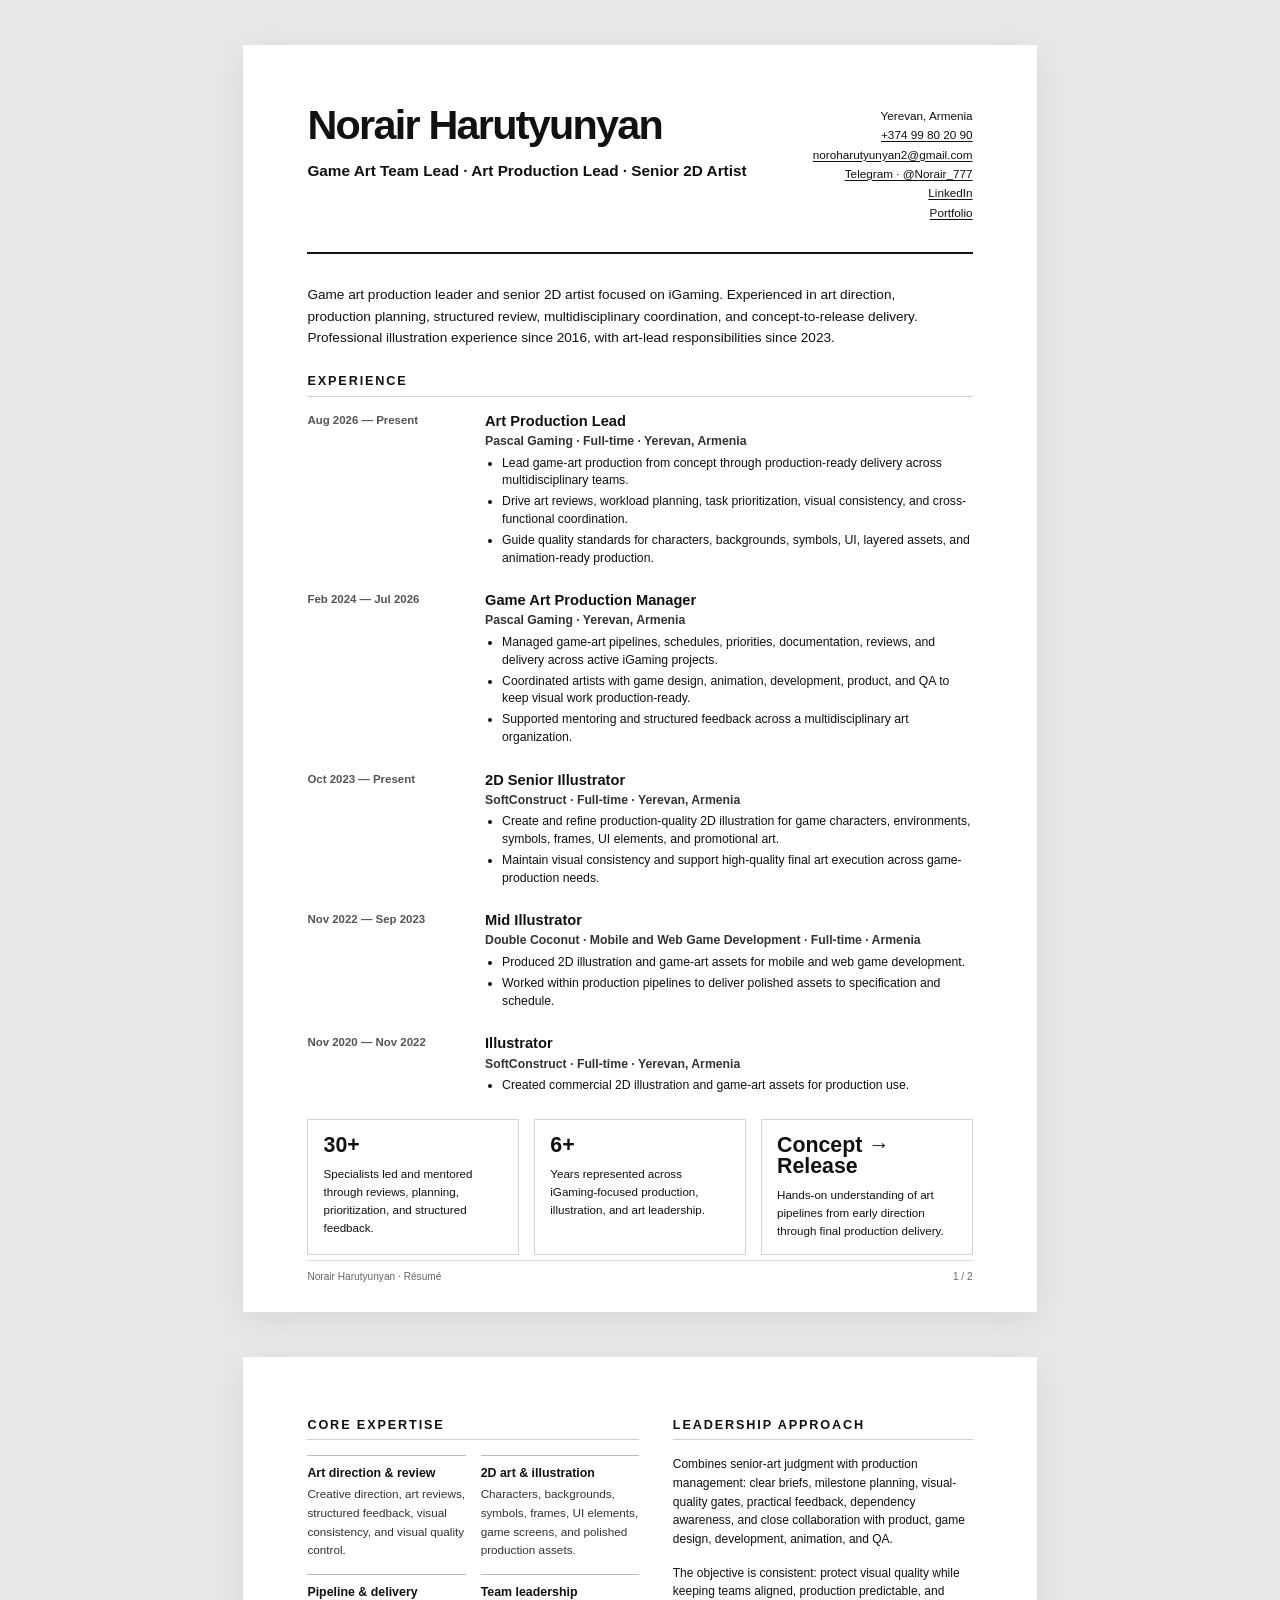
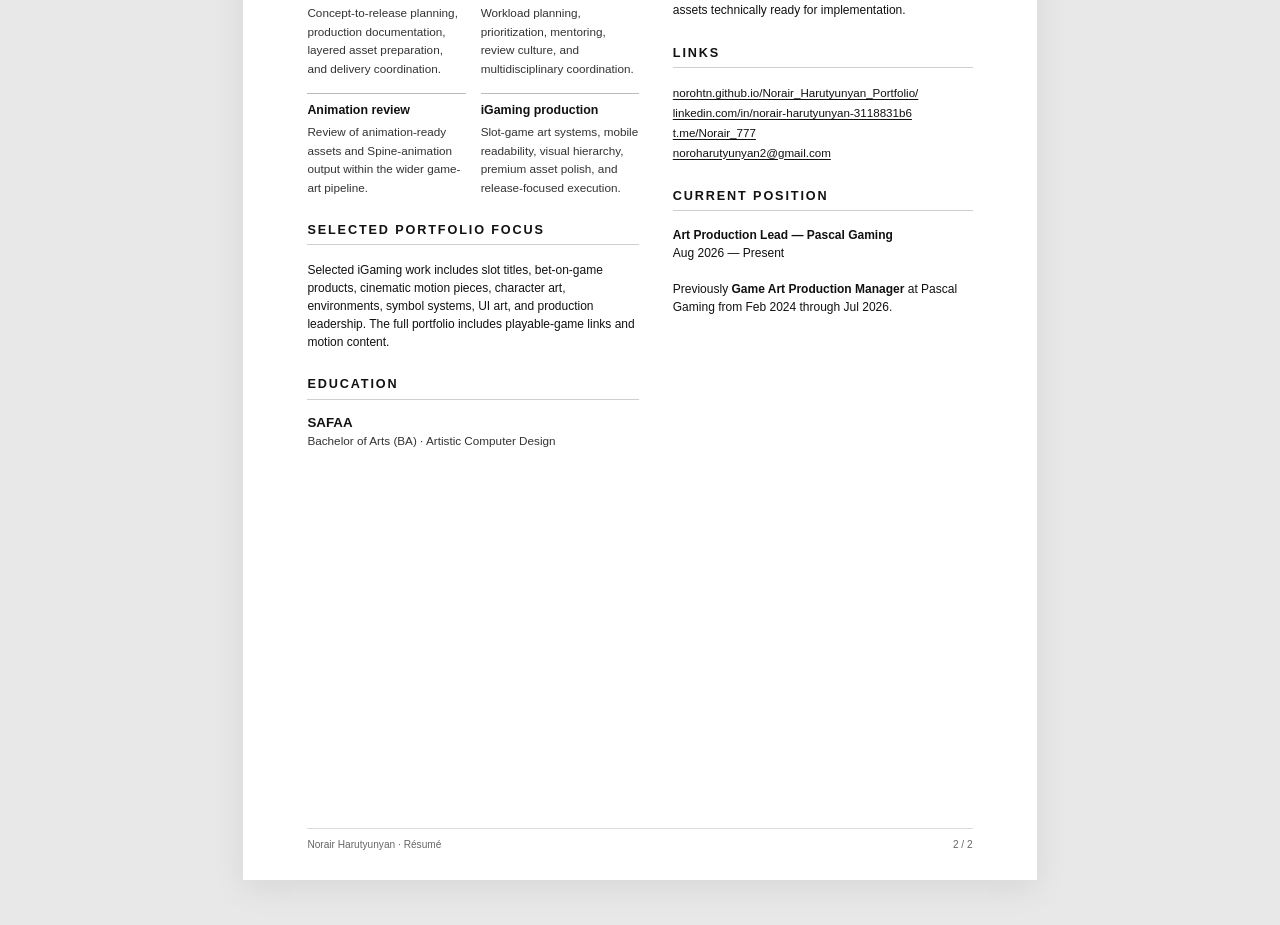
==== resume.html @ 7e045092 "Add updated résumé source with corrected experience timeline" ====
<!doctype html>
<html lang="en">
<head>
<meta charset="utf-8">
<meta name="viewport" content="width=device-width,initial-scale=1">
<title>Norair Harutyunyan — Résumé</title>
<style>
  *{box-sizing:border-box}html,body{margin:0;padding:0;background:#e8e8e8;color:#111;font-family:Arial,Helvetica,sans-serif;-webkit-print-color-adjust:exact;print-color-adjust:exact}a{color:inherit;text-decoration:none}.sheet{width:210mm;min-height:297mm;margin:12mm auto;background:#fff;padding:16mm 17mm 15mm;position:relative;box-shadow:0 8px 32px rgba(0,0,0,.08)}.top{display:grid;grid-template-columns:1fr auto;gap:14mm;align-items:start;border-bottom:2px solid #111;padding-bottom:8mm}.name{font-size:31pt;line-height:.95;letter-spacing:-1.3pt;margin:0 0 4mm;font-weight:800}.role{font-size:11.5pt;line-height:1.4;font-weight:700;margin:0}.contact{text-align:right;font-size:8.8pt;line-height:1.65}.contact a{text-decoration:underline;text-underline-offset:2px}.summary{margin:8mm 0 7mm;font-size:10.2pt;line-height:1.55;max-width:172mm}.section{margin-top:7mm}.section h2{font-size:9.5pt;letter-spacing:1.4pt;text-transform:uppercase;margin:0 0 4mm;padding-bottom:2mm;border-bottom:1px solid #cfcfcf}.job{display:grid;grid-template-columns:42mm 1fr;gap:5mm;margin:0 0 5.5mm;break-inside:avoid}.job .when{font-size:8.6pt;line-height:1.4;color:#555;font-weight:700}.job h3{font-size:11pt;line-height:1.25;margin:0 0 1mm}.job .company{font-size:9.2pt;font-weight:700;margin:0 0 1.8mm;color:#333}.job ul{margin:0;padding-left:4.5mm;font-size:9.2pt;line-height:1.45}.job li{margin-bottom:.8mm}.leadership{display:grid;grid-template-columns:repeat(3,1fr);gap:4mm;margin-top:3mm}.pill{border:1px solid #d3d3d3;padding:4mm;min-height:27mm}.pill b{display:block;font-size:16pt;line-height:1;margin-bottom:2mm}.pill span{font-size:8.7pt;line-height:1.35}.grid2{display:grid;grid-template-columns:1.05fr .95fr;gap:9mm}.skills{display:grid;grid-template-columns:1fr 1fr;gap:4mm}.skill{border-top:1px solid #bbb;padding-top:2.5mm}.skill b{display:block;font-size:9.3pt;margin-bottom:1.2mm}.skill span{font-size:8.8pt;line-height:1.42;color:#333}.edu h3{font-size:10pt;margin:0 0 1mm}.edu p{font-size:8.8pt;line-height:1.4;margin:0;color:#333}.links{font-size:8.7pt;line-height:1.7}.links a{text-decoration:underline;text-underline-offset:2px}.footer{position:absolute;left:17mm;right:17mm;bottom:8mm;border-top:1px solid #ddd;padding-top:2.5mm;display:flex;justify-content:space-between;font-size:7.6pt;color:#666}@page{size:A4;margin:0}@media print{html,body{background:#fff}.sheet{margin:0;box-shadow:none;page-break-after:always}.sheet:last-child{page-break-after:auto}}@media(max-width:900px){.sheet{width:100%;min-height:auto;margin:0;padding:28px}.top,.grid2{grid-template-columns:1fr}.contact{text-align:left}.job{grid-template-columns:1fr}.leadership,.skills{grid-template-columns:1fr}.footer{position:static;margin-top:28px}}
</style>
</head>
<body>
<section class="sheet">
  <header class="top">
    <div>
      <h1 class="name">Norair Harutyunyan</h1>
      <p class="role">Game Art Team Lead · Art Production Lead · Senior 2D Artist</p>
    </div>
    <div class="contact">
      Yerevan, Armenia<br>
      <a href="tel:+37499802090">+374 99 80 20 90</a><br>
      <a href="mailto:noroharutyunyan2@gmail.com">noroharutyunyan2@gmail.com</a><br>
      <a href="https://t.me/Norair_777">Telegram · @Norair_777</a><br>
      <a href="https://www.linkedin.com/in/norair-harutyunyan-3118831b6">LinkedIn</a><br>
      <a href="https://norohtn.github.io/Norair_Harutyunyan_Portfolio/">Portfolio</a>
    </div>
  </header>

  <p class="summary">Game art production leader and senior 2D artist focused on iGaming. Experienced in art direction, production planning, structured review, multidisciplinary coordination, and concept-to-release delivery. Professional illustration experience since 2016, with art-lead responsibilities since 2023.</p>

  <section class="section">
    <h2>Experience</h2>

    <article class="job">
      <div class="when">Aug 2026 — Present</div>
      <div>
        <h3>Art Production Lead</h3>
        <p class="company">Pascal Gaming · Full-time · Yerevan, Armenia</p>
        <ul>
          <li>Lead game-art production from concept through production-ready delivery across multidisciplinary teams.</li>
          <li>Drive art reviews, workload planning, task prioritization, visual consistency, and cross-functional coordination.</li>
          <li>Guide quality standards for characters, backgrounds, symbols, UI, layered assets, and animation-ready production.</li>
        </ul>
      </div>
    </article>

    <article class="job">
      <div class="when">Feb 2024 — Jul 2026</div>
      <div>
        <h3>Game Art Production Manager</h3>
        <p class="company">Pascal Gaming · Yerevan, Armenia</p>
        <ul>
          <li>Managed game-art pipelines, schedules, priorities, documentation, reviews, and delivery across active iGaming projects.</li>
          <li>Coordinated artists with game design, animation, development, product, and QA to keep visual work production-ready.</li>
          <li>Supported mentoring and structured feedback across a multidisciplinary art organization.</li>
        </ul>
      </div>
    </article>

    <article class="job">
      <div class="when">Oct 2023 — Present</div>
      <div>
        <h3>2D Senior Illustrator</h3>
        <p class="company">SoftConstruct · Full-time · Yerevan, Armenia</p>
        <ul>
          <li>Create and refine production-quality 2D illustration for game characters, environments, symbols, frames, UI elements, and promotional art.</li>
          <li>Maintain visual consistency and support high-quality final art execution across game-production needs.</li>
        </ul>
      </div>
    </article>

    <article class="job">
      <div class="when">Nov 2022 — Sep 2023</div>
      <div>
        <h3>Mid Illustrator</h3>
        <p class="company">Double Coconut · Mobile and Web Game Development · Full-time · Armenia</p>
        <ul>
          <li>Produced 2D illustration and game-art assets for mobile and web game development.</li>
          <li>Worked within production pipelines to deliver polished assets to specification and schedule.</li>
        </ul>
      </div>
    </article>

    <article class="job">
      <div class="when">Nov 2020 — Nov 2022</div>
      <div>
        <h3>Illustrator</h3>
        <p class="company">SoftConstruct · Full-time · Yerevan, Armenia</p>
        <ul>
          <li>Created commercial 2D illustration and game-art assets for production use.</li>
        </ul>
      </div>
    </article>
  </section>

  <div class="leadership">
    <div class="pill"><b>30+</b><span>Specialists led and mentored through reviews, planning, prioritization, and structured feedback.</span></div>
    <div class="pill"><b>6+</b><span>Years represented across iGaming-focused production, illustration, and art leadership.</span></div>
    <div class="pill"><b>Concept → Release</b><span>Hands-on understanding of art pipelines from early direction through final production delivery.</span></div>
  </div>

  <footer class="footer"><span>Norair Harutyunyan · Résumé</span><span>1 / 2</span></footer>
</section>

<section class="sheet">
  <div class="grid2">
    <div>
      <section class="section" style="margin-top:0">
        <h2>Core Expertise</h2>
        <div class="skills">
          <div class="skill"><b>Art direction & review</b><span>Creative direction, art reviews, structured feedback, visual consistency, and visual quality control.</span></div>
          <div class="skill"><b>2D art & illustration</b><span>Characters, backgrounds, symbols, frames, UI elements, game screens, and polished production assets.</span></div>
          <div class="skill"><b>Pipeline & delivery</b><span>Concept-to-release planning, production documentation, layered asset preparation, and delivery coordination.</span></div>
          <div class="skill"><b>Team leadership</b><span>Workload planning, prioritization, mentoring, review culture, and multidisciplinary coordination.</span></div>
          <div class="skill"><b>Animation review</b><span>Review of animation-ready assets and Spine-animation output within the wider game-art pipeline.</span></div>
          <div class="skill"><b>iGaming production</b><span>Slot-game art systems, mobile readability, visual hierarchy, premium asset polish, and release-focused execution.</span></div>
        </div>
      </section>

      <section class="section">
        <h2>Selected Portfolio Focus</h2>
        <p style="font-size:9pt;line-height:1.5;margin:0">Selected iGaming work includes slot titles, bet-on-game products, cinematic motion pieces, character art, environments, symbol systems, UI art, and production leadership. The full portfolio includes playable-game links and motion content.</p>
      </section>

      <section class="section edu">
        <h2>Education</h2>
        <h3>SAFAA</h3>
        <p>Bachelor of Arts (BA) · Artistic Computer Design</p>
      </section>
    </div>

    <div>
      <section class="section" style="margin-top:0">
        <h2>Leadership Approach</h2>
        <p style="font-size:9pt;line-height:1.55;margin:0 0 4mm">Combines senior-art judgment with production management: clear briefs, milestone planning, visual-quality gates, practical feedback, dependency awareness, and close collaboration with product, game design, development, animation, and QA.</p>
        <p style="font-size:9pt;line-height:1.55;margin:0">The objective is consistent: protect visual quality while keeping teams aligned, production predictable, and assets technically ready for implementation.</p>
      </section>

      <section class="section">
        <h2>Links</h2>
        <div class="links">
          <a href="https://norohtn.github.io/Norair_Harutyunyan_Portfolio/">norohtn.github.io/Norair_Harutyunyan_Portfolio/</a><br>
          <a href="https://www.linkedin.com/in/norair-harutyunyan-3118831b6">linkedin.com/in/norair-harutyunyan-3118831b6</a><br>
          <a href="https://t.me/Norair_777">t.me/Norair_777</a><br>
          <a href="mailto:noroharutyunyan2@gmail.com">noroharutyunyan2@gmail.com</a>
        </div>
      </section>

      <section class="section">
        <h2>Current Position</h2>
        <p style="font-size:9pt;line-height:1.5;margin:0"><b>Art Production Lead — Pascal Gaming</b><br>Aug 2026 — Present<br><br>Previously <b>Game Art Production Manager</b> at Pascal Gaming from Feb 2024 through Jul 2026.</p>
      </section>
    </div>
  </div>

  <footer class="footer"><span>Norair Harutyunyan · Résumé</span><span>2 / 2</span></footer>
</section>
</body>
</html>
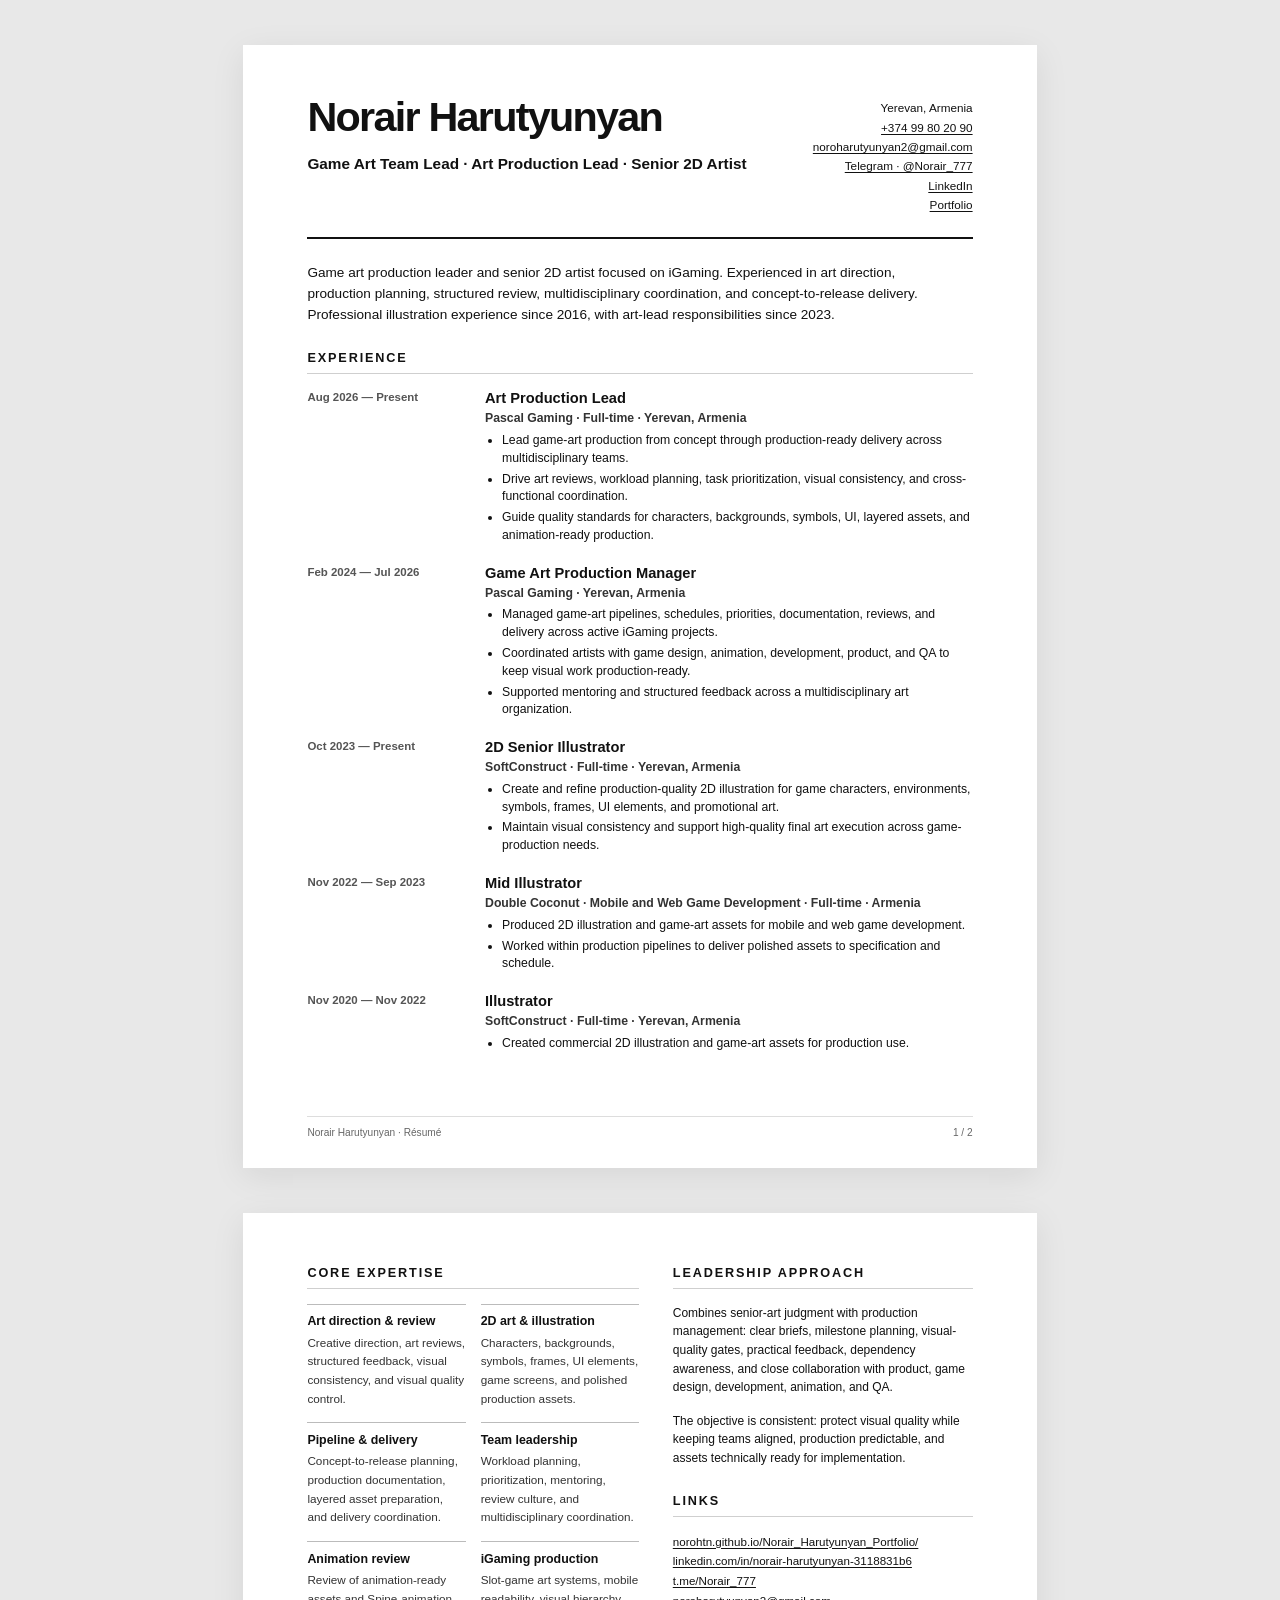
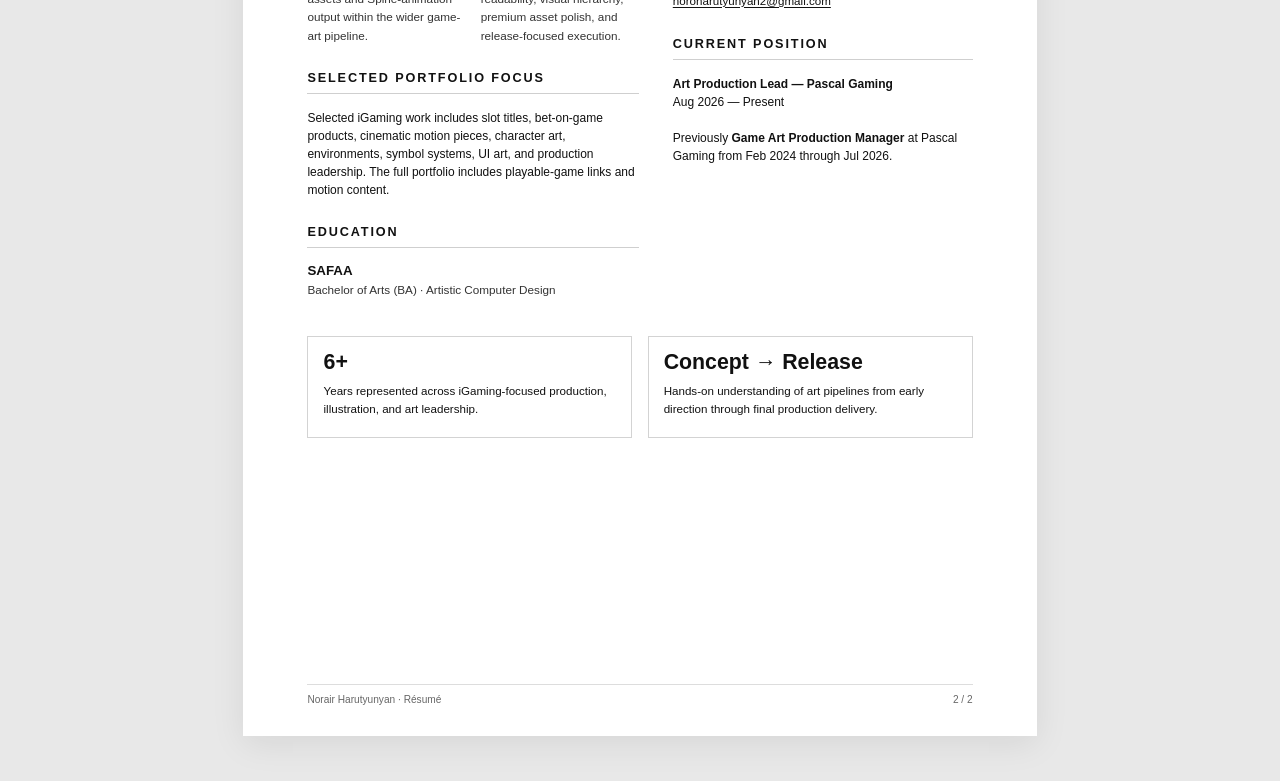
==== commit b3968201: "Take the team size off the résumé and make it print as two pages The owner asked for the headcount l" ====
--- a/resume.html
+++ b/resume.html
@@ -5,7 +5,7 @@
 <meta name="viewport" content="width=device-width,initial-scale=1">
 <title>Norair Harutyunyan — Résumé</title>
 <style>
-  *{box-sizing:border-box}html,body{margin:0;padding:0;background:#e8e8e8;color:#111;font-family:Arial,Helvetica,sans-serif;-webkit-print-color-adjust:exact;print-color-adjust:exact}a{color:inherit;text-decoration:none}.sheet{width:210mm;min-height:297mm;margin:12mm auto;background:#fff;padding:16mm 17mm 15mm;position:relative;box-shadow:0 8px 32px rgba(0,0,0,.08)}.top{display:grid;grid-template-columns:1fr auto;gap:14mm;align-items:start;border-bottom:2px solid #111;padding-bottom:8mm}.name{font-size:31pt;line-height:.95;letter-spacing:-1.3pt;margin:0 0 4mm;font-weight:800}.role{font-size:11.5pt;line-height:1.4;font-weight:700;margin:0}.contact{text-align:right;font-size:8.8pt;line-height:1.65}.contact a{text-decoration:underline;text-underline-offset:2px}.summary{margin:8mm 0 7mm;font-size:10.2pt;line-height:1.55;max-width:172mm}.section{margin-top:7mm}.section h2{font-size:9.5pt;letter-spacing:1.4pt;text-transform:uppercase;margin:0 0 4mm;padding-bottom:2mm;border-bottom:1px solid #cfcfcf}.job{display:grid;grid-template-columns:42mm 1fr;gap:5mm;margin:0 0 5.5mm;break-inside:avoid}.job .when{font-size:8.6pt;line-height:1.4;color:#555;font-weight:700}.job h3{font-size:11pt;line-height:1.25;margin:0 0 1mm}.job .company{font-size:9.2pt;font-weight:700;margin:0 0 1.8mm;color:#333}.job ul{margin:0;padding-left:4.5mm;font-size:9.2pt;line-height:1.45}.job li{margin-bottom:.8mm}.leadership{display:grid;grid-template-columns:repeat(3,1fr);gap:4mm;margin-top:3mm}.pill{border:1px solid #d3d3d3;padding:4mm;min-height:27mm}.pill b{display:block;font-size:16pt;line-height:1;margin-bottom:2mm}.pill span{font-size:8.7pt;line-height:1.35}.grid2{display:grid;grid-template-columns:1.05fr .95fr;gap:9mm}.skills{display:grid;grid-template-columns:1fr 1fr;gap:4mm}.skill{border-top:1px solid #bbb;padding-top:2.5mm}.skill b{display:block;font-size:9.3pt;margin-bottom:1.2mm}.skill span{font-size:8.8pt;line-height:1.42;color:#333}.edu h3{font-size:10pt;margin:0 0 1mm}.edu p{font-size:8.8pt;line-height:1.4;margin:0;color:#333}.links{font-size:8.7pt;line-height:1.7}.links a{text-decoration:underline;text-underline-offset:2px}.footer{position:absolute;left:17mm;right:17mm;bottom:8mm;border-top:1px solid #ddd;padding-top:2.5mm;display:flex;justify-content:space-between;font-size:7.6pt;color:#666}@page{size:A4;margin:0}@media print{html,body{background:#fff}.sheet{margin:0;box-shadow:none;page-break-after:always}.sheet:last-child{page-break-after:auto}}@media(max-width:900px){.sheet{width:100%;min-height:auto;margin:0;padding:28px}.top,.grid2{grid-template-columns:1fr}.contact{text-align:left}.job{grid-template-columns:1fr}.leadership,.skills{grid-template-columns:1fr}.footer{position:static;margin-top:28px}}
+  *{box-sizing:border-box}html,body{margin:0;padding:0;background:#e8e8e8;color:#111;font-family:Arial,Helvetica,sans-serif;-webkit-print-color-adjust:exact;print-color-adjust:exact}a{color:inherit;text-decoration:none}.sheet{width:210mm;min-height:297mm;margin:12mm auto;background:#fff;padding:14mm 17mm 15mm;position:relative;box-shadow:0 8px 32px rgba(0,0,0,.08)}.top{display:grid;grid-template-columns:1fr auto;gap:14mm;align-items:start;border-bottom:2px solid #111;padding-bottom:6mm}.name{font-size:31pt;line-height:.95;letter-spacing:-1.3pt;margin:0 0 4mm;font-weight:800}.role{font-size:11.5pt;line-height:1.4;font-weight:700;margin:0}.contact{text-align:right;font-size:8.8pt;line-height:1.65}.contact a{text-decoration:underline;text-underline-offset:2px}.summary{margin:6mm 0 5mm;font-size:10.2pt;line-height:1.55;max-width:172mm}.section{margin-top:7mm}.section h2{font-size:9.5pt;letter-spacing:1.4pt;text-transform:uppercase;margin:0 0 4mm;padding-bottom:2mm;border-bottom:1px solid #cfcfcf}.job{display:grid;grid-template-columns:42mm 1fr;gap:5mm;margin:0 0 4.2mm;break-inside:avoid}.job .when{font-size:8.6pt;line-height:1.4;color:#555;font-weight:700}.job h3{font-size:11pt;line-height:1.25;margin:0 0 1mm}.job .company{font-size:9.2pt;font-weight:700;margin:0 0 1.8mm;color:#333}.job ul{margin:0;padding-left:4.5mm;font-size:9.2pt;line-height:1.45}.job li{margin-bottom:.8mm}.leadership{display:grid;grid-template-columns:repeat(2,1fr);gap:4mm;margin-top:3mm}.pill{border:1px solid #d3d3d3;padding:4mm;min-height:27mm}.pill b{display:block;font-size:16pt;line-height:1;margin-bottom:2mm}.pill span{font-size:8.7pt;line-height:1.35}.grid2{display:grid;grid-template-columns:1.05fr .95fr;gap:9mm}.skills{display:grid;grid-template-columns:1fr 1fr;gap:4mm}.skill{border-top:1px solid #bbb;padding-top:2.5mm}.skill b{display:block;font-size:9.3pt;margin-bottom:1.2mm}.skill span{font-size:8.8pt;line-height:1.42;color:#333}.edu h3{font-size:10pt;margin:0 0 1mm}.edu p{font-size:8.8pt;line-height:1.4;margin:0;color:#333}.links{font-size:8.7pt;line-height:1.7}.links a{text-decoration:underline;text-underline-offset:2px}.footer{position:absolute;left:17mm;right:17mm;bottom:8mm;border-top:1px solid #ddd;padding-top:2.5mm;display:flex;justify-content:space-between;font-size:7.6pt;color:#666}@page{size:A4;margin:0}@media print{html,body{background:#fff}.sheet{margin:0;box-shadow:none;page-break-after:always}.sheet:last-child{page-break-after:auto}}@media screen and (max-width:900px){.sheet{width:100%;min-height:auto;margin:0;padding:28px}.top,.grid2{grid-template-columns:1fr}.contact{text-align:left}.job{grid-template-columns:1fr}.leadership,.skills{grid-template-columns:1fr}.footer{position:static;margin-top:28px}}
 </style>
 </head>
 <body>
@@ -92,12 +92,6 @@
     </article>
   </section>
 
-  <div class="leadership">
-    <div class="pill"><b>30+</b><span>Specialists led and mentored through reviews, planning, prioritization, and structured feedback.</span></div>
-    <div class="pill"><b>6+</b><span>Years represented across iGaming-focused production, illustration, and art leadership.</span></div>
-    <div class="pill"><b>Concept → Release</b><span>Hands-on understanding of art pipelines from early direction through final production delivery.</span></div>
-  </div>
-
   <footer class="footer"><span>Norair Harutyunyan · Résumé</span><span>1 / 2</span></footer>
 </section>
 
@@ -152,6 +146,11 @@
     </div>
   </div>
 
+  <div class="leadership" style="margin-top:10mm">
+    <div class="pill"><b>6+</b><span>Years represented across iGaming-focused production, illustration, and art leadership.</span></div>
+    <div class="pill"><b>Concept → Release</b><span>Hands-on understanding of art pipelines from early direction through final production delivery.</span></div>
+  </div>
+
   <footer class="footer"><span>Norair Harutyunyan · Résumé</span><span>2 / 2</span></footer>
 </section>
 </body>
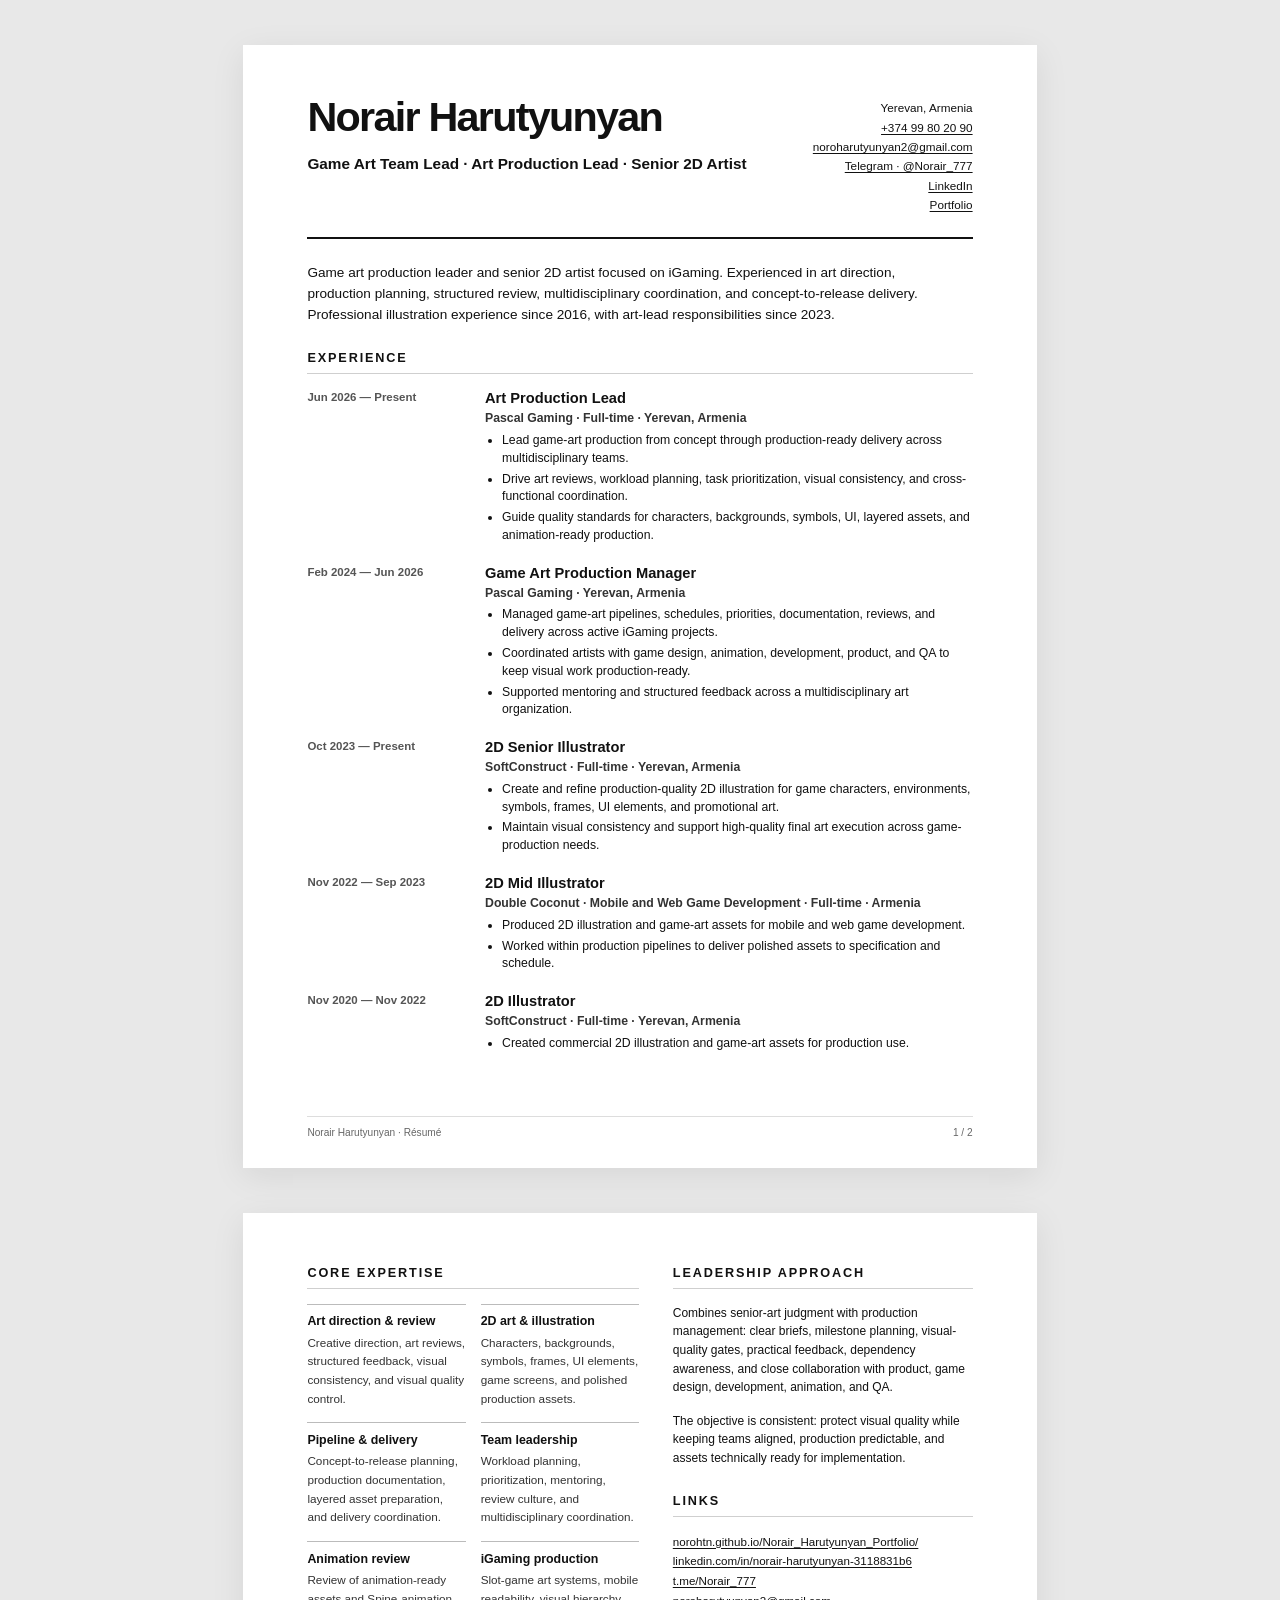
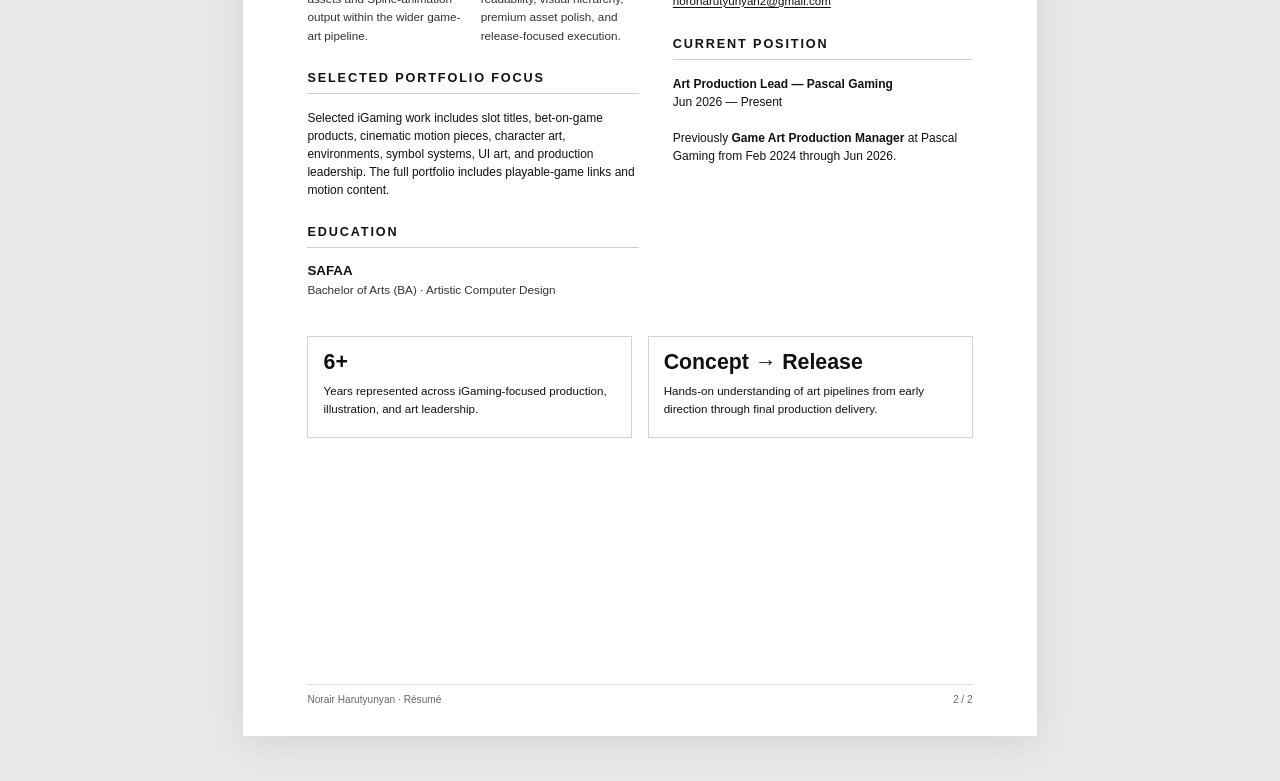
==== commit 574bcd8e: "Correct role dates and titles on the page and the résumé Marked up by the owner on the live site.  -" ====
--- a/resume.html
+++ b/resume.html
@@ -31,7 +31,7 @@
     <h2>Experience</h2>
 
     <article class="job">
-      <div class="when">Aug 2026 — Present</div>
+      <div class="when">Jun 2026 — Present</div>
       <div>
         <h3>Art Production Lead</h3>
         <p class="company">Pascal Gaming · Full-time · Yerevan, Armenia</p>
@@ -44,7 +44,7 @@
     </article>
 
     <article class="job">
-      <div class="when">Feb 2024 — Jul 2026</div>
+      <div class="when">Feb 2024 — Jun 2026</div>
       <div>
         <h3>Game Art Production Manager</h3>
         <p class="company">Pascal Gaming · Yerevan, Armenia</p>
@@ -71,7 +71,7 @@
     <article class="job">
       <div class="when">Nov 2022 — Sep 2023</div>
       <div>
-        <h3>Mid Illustrator</h3>
+        <h3>2D Mid Illustrator</h3>
         <p class="company">Double Coconut · Mobile and Web Game Development · Full-time · Armenia</p>
         <ul>
           <li>Produced 2D illustration and game-art assets for mobile and web game development.</li>
@@ -83,7 +83,7 @@
     <article class="job">
       <div class="when">Nov 2020 — Nov 2022</div>
       <div>
-        <h3>Illustrator</h3>
+        <h3>2D Illustrator</h3>
         <p class="company">SoftConstruct · Full-time · Yerevan, Armenia</p>
         <ul>
           <li>Created commercial 2D illustration and game-art assets for production use.</li>
@@ -141,7 +141,7 @@
 
       <section class="section">
         <h2>Current Position</h2>
-        <p style="font-size:9pt;line-height:1.5;margin:0"><b>Art Production Lead — Pascal Gaming</b><br>Aug 2026 — Present<br><br>Previously <b>Game Art Production Manager</b> at Pascal Gaming from Feb 2024 through Jul 2026.</p>
+        <p style="font-size:9pt;line-height:1.5;margin:0"><b>Art Production Lead — Pascal Gaming</b><br>Jun 2026 — Present<br><br>Previously <b>Game Art Production Manager</b> at Pascal Gaming from Feb 2024 through Jun 2026.</p>
       </section>
     </div>
   </div>
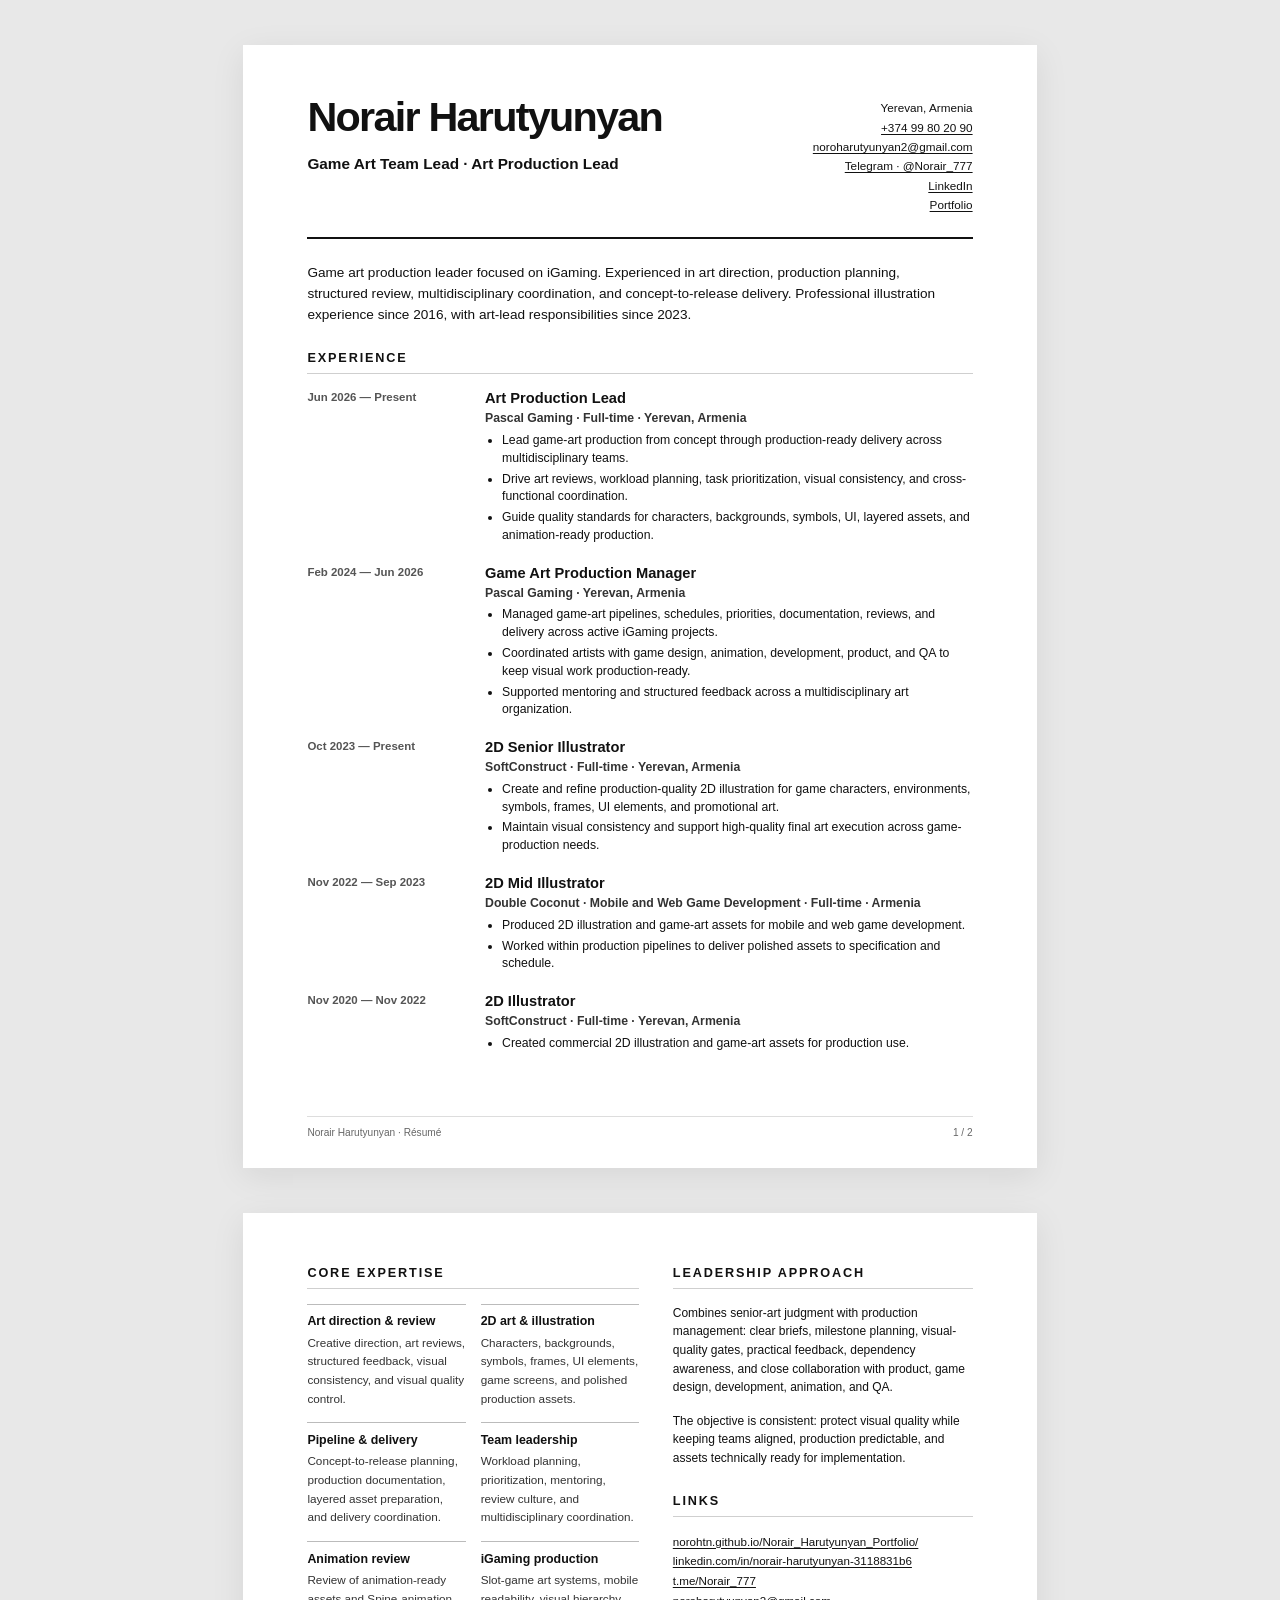
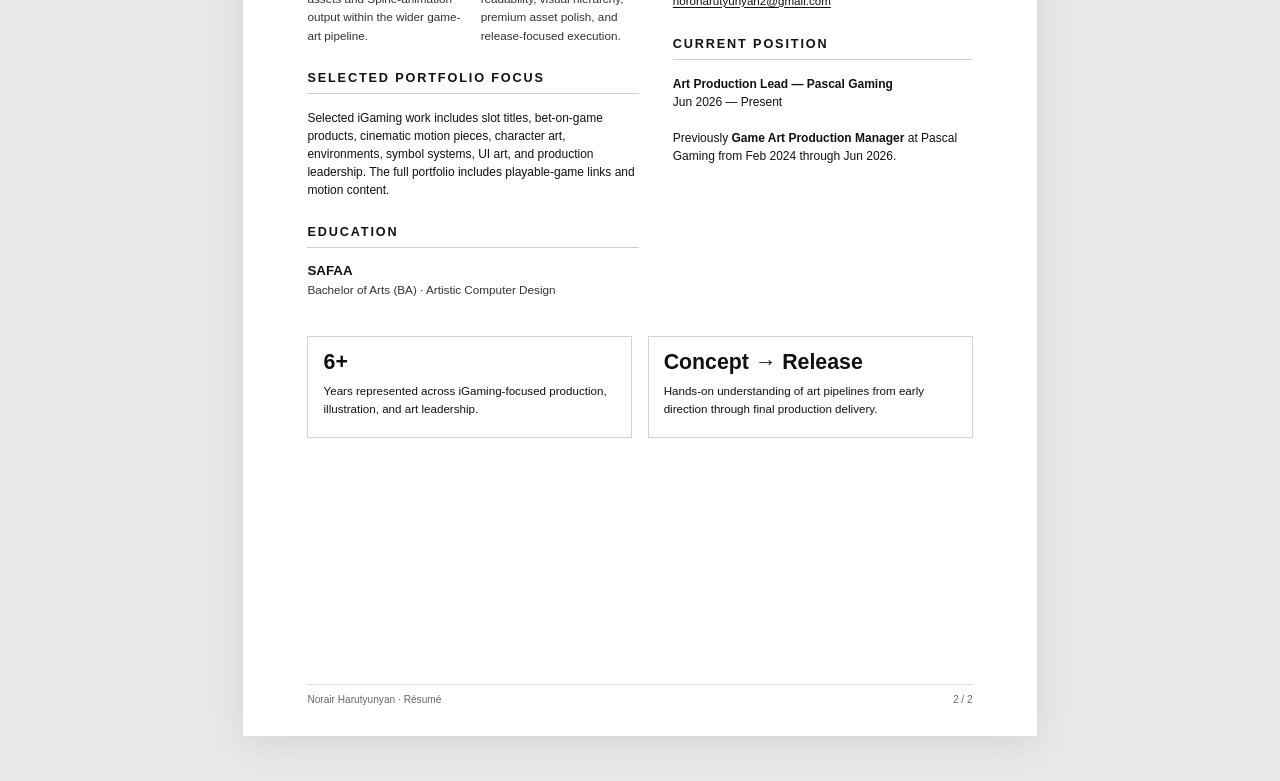
==== commit 6e9e9637: "Drop "Senior 2D Artist" from the résumé header and summary The owner removed the phrase from the pag" ====
--- a/resume.html
+++ b/resume.html
@@ -13,7 +13,7 @@
   <header class="top">
     <div>
       <h1 class="name">Norair Harutyunyan</h1>
-      <p class="role">Game Art Team Lead · Art Production Lead · Senior 2D Artist</p>
+      <p class="role">Game Art Team Lead · Art Production Lead</p>
     </div>
     <div class="contact">
       Yerevan, Armenia<br>
@@ -25,7 +25,7 @@
     </div>
   </header>
 
-  <p class="summary">Game art production leader and senior 2D artist focused on iGaming. Experienced in art direction, production planning, structured review, multidisciplinary coordination, and concept-to-release delivery. Professional illustration experience since 2016, with art-lead responsibilities since 2023.</p>
+  <p class="summary">Game art production leader focused on iGaming. Experienced in art direction, production planning, structured review, multidisciplinary coordination, and concept-to-release delivery. Professional illustration experience since 2016, with art-lead responsibilities since 2023.</p>
 
   <section class="section">
     <h2>Experience</h2>
